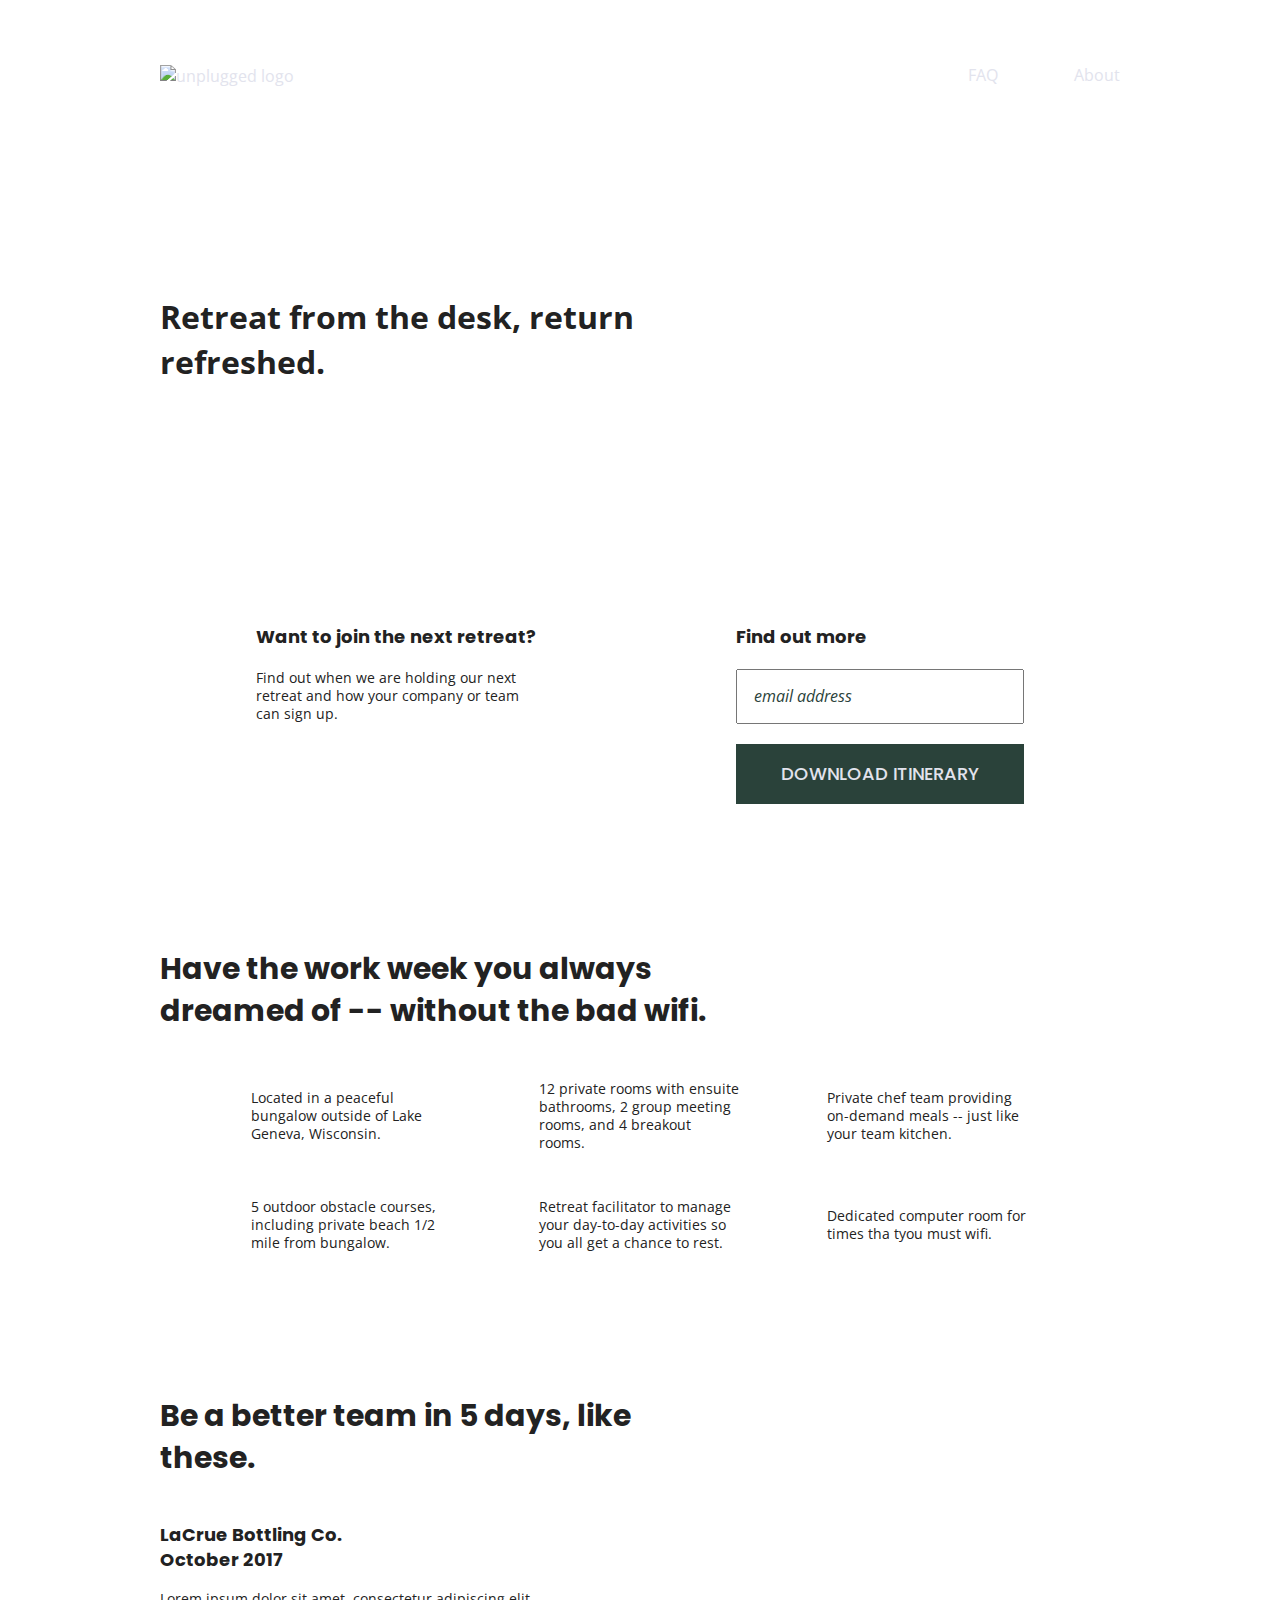
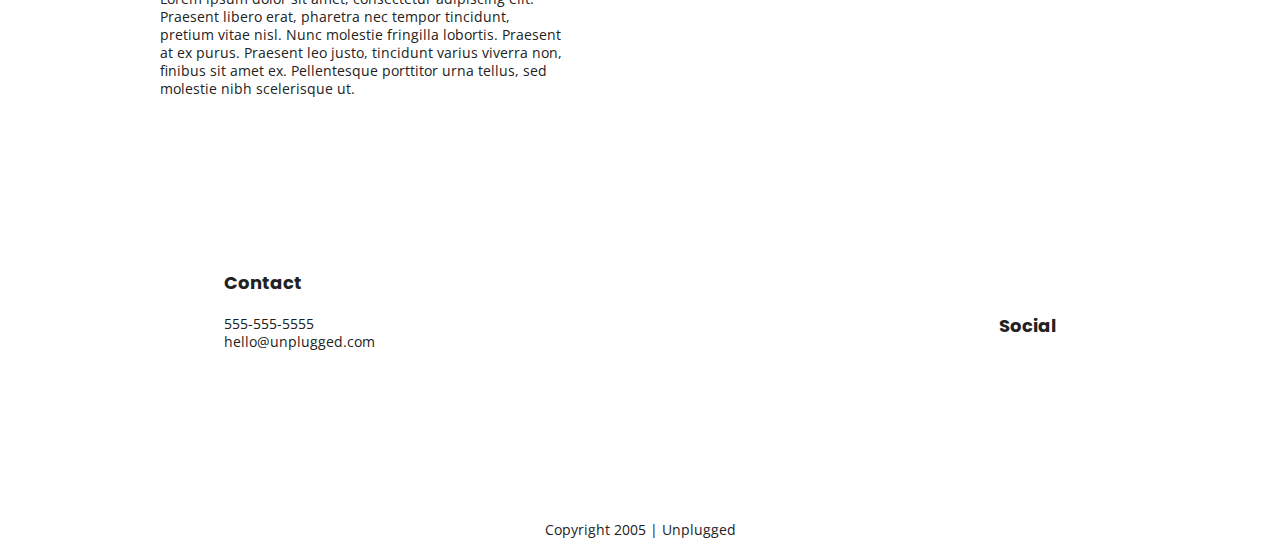
==== index.html @ af714c58 "Initial commit" ====
<!doctype html>
<html class="no-js" lang="">

<head>
  <meta charset="utf-8">
  <title>Unplugged Retreat</title>
  <meta name="description" content="">
  <meta name="viewport" content="width=device-width, initial-scale=1">

  <meta property="og:title" content="">
  <meta property="og:type" content="">
  <meta property="og:url" content="">
  <meta property="og:image" content="">

  <link rel="manifest" href="site.webmanifest">
  <link rel="apple-touch-icon" href="icon.png">
  <!-- Place favicon.ico in the root directory -->

  <link rel="stylesheet" href="css/normalize.css">
  <link rel="stylesheet" href="css/main.css">

  <meta name="theme-color" content="#fafafa">

  <!-- Google Fonts -->
  <link href="https://fonts.googleapis.com/css?family=Open+Sans:400,700|Poppins:500,700" rel="stylesheet">
</head>

<body>

  <!-- Add your site or application content here -->
  <header>
    <div class="content-wrapper">
      <a href="#"><img src="" alt="unplugged logo"></a>
      <div class="header-divider"></div>
      <nav>
        <ul>
          <li><a href="faq/index.html" target="_blank">FAQ</a></li>
          <li><a href="about/index.html" target="_blank">About</a></li>
        </ul>
      </nav>
    </div>
  </header>

  <main>

    <section class="hero-area">
      <div class="content-wrapper">
        <h1>Retreat from the desk, return refreshed.</h1>
      </div>
    </section>

    <aside>
      <div class="content-wrapper">
        <div class="form-description">
          <h3>Want to join the next retreat?</h3>
          <p>Find out when we are holding our next retreat and how your company
            or team can sign up.</p>
        </div>
        <div class ="form">
          <h3>Find out more</h3>
          <input type="text" name="name" value="email address">
          <input type="button" value="Download Itinerary">
        </div>
      </div> <!-- aside content-wrapper ends -->
    </aside>

    <section class="features">
      <div class="content-wrapper">
        <h2>Have the work week you always dreamed of -- without the bad wifi.</h2>
        <div class="features-items">
          <article>
            <p class="icon"></p>
            <p class="features-item-description">Located in a peaceful bungalow outside of Lake
              Geneva, Wisconsin.</p>
            </article>
          <article>
            <p class="icon"></p>
            <p class="features-item-description">12 private rooms with ensuite bathrooms, 2 group
              meeting rooms, and 4 breakout rooms.</p>
          </article>
          <article>
            <p class="icon"></p>
            <p class="features-item-description">Private chef team providing on-demand meals -- just
              like your team kitchen.</p>
          </article>
          <article>
            <p class="icon"></p>
            <p class="features-item-description">5 outdoor obstacle courses, including private beach
              1/2 mile from bungalow.</p>
          </article>
          <article>
            <p class="icon"></p>
            <p class="features-item-description">Retreat facilitator to manage your day-to-day activities
              so you all get a chance to rest.</p>
          </article>
          <article>
            <p class="icon"></p>
            <p class="features-item-description">Dedicated computer room for times tha tyou must wifi.</p>
          </article>
        </div>
      </div>
    </section>

    <section class="reviews">
      <div class="content-wrapper">
        <h2>Be a better team in 5 days, like these.</h2>
        <article>
          <div>
            <h3>LaCrue Bottling Co. October 2017</h3>
            <p>Lorem ipsum dolor sit amet, consectetur adipiscing elit. Praesent libero erat, pharetra nec
              tempor tincidunt, pretium vitae nisl. Nunc molestie fringilla lobortis. Praesent at ex purus.
              Praesent leo justo, tincidunt varius viverra non, finibus sit amet ex. Pellentesque porttitor
              urna tellus, sed molestie nibh scelerisque ut.
            </p>
          </div>
        </article>
      </div>
    </section>


  </main> <!--- End of main section --->

  <footer>
    <div class="content-wrapper">
      <div class="footer-content">
        <div class="contact">
          <h4>Contact</h4>
          <address>
            <p>
              555-555-5555<br>
              hello@unplugged.com
            </p>
          </address>
        </div>

        <div class="social">
          <div class="social icons">
            <h4>Social</h4>
            <p><a href="https:www.facebook.com/yoursite" target="blank"></a></p>
            <!-- other social links here -->
          </div>
        </div>
      </div> <!--footer content ends -->
    </div> <!-- footer content-wrapper ends -->

    <div class="copyright">
      <p>Copyright 2005 | Unplugged</p>
    </div>
  </footer>

  <script src="js/vendor/modernizr-3.11.2.min.js"></script>
  <script src="js/plugins.js"></script>
  <script src="js/main.js"></script>

  <!-- Google Analytics: change UA-XXXXX-Y to be your site's ID. -->
  <script>
    window.ga = function () { ga.q.push(arguments) }; ga.q = []; ga.l = +new Date;
    ga('create', 'UA-XXXXX-Y', 'auto'); ga('set', 'anonymizeIp', true); ga('set', 'transport', 'beacon'); ga('send', 'pageview')
  </script>
  <script src="https://www.google-analytics.com/analytics.js" async></script>
</body>

</html>
---- css/main.css ----
/*! HTML5 Boilerplate v8.0.0 | MIT License | https://html5boilerplate.com/ */

/* main.css 2.1.0 | MIT License | https://github.com/h5bp/main.css#readme */
/*
 * What follows is the result of much research on cross-browser styling.
 * Credit left inline and big thanks to Nicolas Gallagher, Jonathan Neal,
 * Kroc Camen, and the H5BP dev community and team.
 */

/* ==========================================================================
   Base styles: opinionated defaults
   ========================================================================== */

html {
  color: #222;
  font-size: 1em;
  line-height: 1.4;
}

/*
 * Remove text-shadow in selection highlight:
 * https://twitter.com/miketaylr/status/12228805301
 *
 * Vendor-prefixed and regular ::selection selectors cannot be combined:
 * https://stackoverflow.com/a/16982510/7133471
 *
 * Customize the background color to match your design.
 */

::-moz-selection {
  background: #b3d4fc;
  text-shadow: none;
}

::selection {
  background: #b3d4fc;
  text-shadow: none;
}

/*
 * A better looking default horizontal rule
 */

hr {
  display: block;
  height: 1px;
  border: 0;
  border-top: 1px solid #ccc;
  margin: 1em 0;
  padding: 0;
}

/*
 * Remove the gap between audio, canvas, iframes,
 * images, videos and the bottom of their containers:
 * https://github.com/h5bp/html5-boilerplate/issues/440
 */

audio,
canvas,
iframe,
img,
svg,
video {
  vertical-align: middle;
}

/*
 * Remove default fieldset styles.
 */

fieldset {
  border: 0;
  margin: 0;
  padding: 0;
}

/*
 * Allow only vertical resizing of textareas.
 */

textarea {
  resize: vertical;
}

/* ==========================================================================
   Author's custom styles
   ========================================================================== */

/* GENERAL STYLES */

html {
  font-size: 16px;
}

body {
  font-family: 'Open Sans', sans-serif;
  font-size: 1em;
  text-align: left;
}

ul,
ol {
  list-style-type: none;
}

a {
  color: #e2e3ed;
  text-decoration: none;
}

h2 {
  font-family: 'Poppins', sans-serif;
  font-size: 1.875em;
}

h3,
h4 {
  font-family: 'Poppins', sans-serif;
  margin: 20px 0;
  font-size: 1.125em;
}

p {
  font-size: .875em;
  line-height: 1.285;

}

img {

}

figure {

}

address {
  font-style: normal;
}

.content-wrapper {
   width: 90%;
   margin: 50px 0;
 }

/* ----------------------BASE HEADER-FOOTER STYLES-------------------------*/

header,
footer {
  display: flex;
  justify-content: center;
  align-items: center;
  flex-flow: row wrap;
}

/* HEADER STYLES */

header {
  margin: 15px 0;
}

header .content-wrapper {
  display: flex;
  justify-content: center;
  align-items: center;
  flex-flow: row wrap;
  margin: 0;
}

.header-divider {
  width: 100%;
  height: 1px;
  margin: 10px 0 20px 0;
}

header nav {
  display: flex;
  justify-content: space-around;
  align-items: center;
  flex-flow: row wrap;
  width: 60%;
}

header nav ul {
  display: flex;
  justify-content: space-around;
  width: 100%;
  list-style-type: none;
}

/*FOOTER STYLES*/

footer {
  flex-direction: column;
}

footer p {
  margin: 0;
}

footer .content-wrapper {
  width: 55%;
  margin: 50px 0;
}

footer .contact {
  margin-bottom: 50px;
}

footer .social-icons {
  display: flex;
  justify-content: space-around;
  align-items: center;
}

footer .social p {
  display: flex;
  justify-content: center;
  align-items: center;
}

footer .copyright {
  margin: 20px 0;
}

/* ----------------------MOBILE STYLES - HOMEPAGE-------------------------*/


/* HERO AREA */

.hero-area {
  display: flex;
  justify-content: center;
  flex-flow: row wrap;
}

.hero-area h1 {
  margin: 45px 0;
}

/* ASIDE */

aside {
  display: flex;
  justify-content: center;
  flex-flow: row wrap;
  margin: 24px 0;
}

aside .form {
  margin-top: 30px;
}

input[type=text] {
  box-sizing: border-box;
  width: 100%;
  color: #2a423a;
  font-style: italic;
  padding: 1em;
}

input[type=button] {
  width: 100%;
  padding: 20px 0;
  margin-top: 20px;
  background-color: #2a423a;
  font-family: 'Poppins', Helvetica, Arial, sans-serif;
  font-weight: 500;
  font-size: 1.125em;
  color: #e2e3ed;
  border: none;
  text-align: center;
  text-transform: uppercase;
}

/* FEATURES */

.features {
  display: flex;
  justify-content: center;
  flex-flow: row wrap;
}

.features .content-wrapper {
  margin: 45px 0;
}

.features-items {
  display: flex;
  justify-content: center;
  flex-flow: row wrap;
}

.features article {
  width: 58%;
  margin: 23px 0;
}

.features .features-items {
  display: flex;
  justify-content: center;
  align-items: center;
  flex-flow: row wrap;
}

.features p {
  margin: 0;
}

/* REVIEWS */

.reviews {
  display: flex;
  justify-content: center;
  flex-flow: row wrap;
}

.reviews .content-wrapper {
  margin: 50px 0 38px 0;
}

.reviews h3 {
  width: 50%;
  margin: 18px 0;
}



/* ----------------------MOBILE STYLES - ABOUT-------------------------*/

.mission {
  display: flex;
  justify-content: center;
  align-items: center;
  flex-flow: row wrap;
}

.mission-content p {
  width: 100%;
}

.contact-section {
  display: flex;
  justify-content: center;
  align-items: center;
  flex-flow: row wrap;
}

.contact-content p {
  margin: 0;
}

/* ----------------------MOBILE STYLES - FAQ-------------------------*/

.faq {
  display: flex;
  justify-content: center;
  flex-flow: row wrap;
}

.faq .content-wrapper {
  display: flex;
  justify-content: center;
  align-items: center;
  flex-flow: row wrap;
  width: 88%;
  margin: 50px 0 0 0;
}

.faq h2 {
  margin-bottom: 40px;
}

.faq-content {
  margin-bottom: 50px;
}

/* ==========================================================================
   Helper classes
   ========================================================================== */

/*
 * Hide visually and from screen readers
 */

.hidden,
[hidden] {
  display: none !important;
}

/*
 * Hide only visually, but have it available for screen readers:
 * https://snook.ca/archives/html_and_css/hiding-content-for-accessibility
 *
 * 1. For long content, line feeds are not interpreted as spaces and small width
 *    causes content to wrap 1 word per line:
 *    https://medium.com/@jessebeach/beware-smushed-off-screen-accessible-text-5952a4c2cbfe
 */

.sr-only {
  border: 0;
  clip: rect(0, 0, 0, 0);
  height: 1px;
  margin: -1px;
  overflow: hidden;
  padding: 0;
  position: absolute;
  white-space: nowrap;
  width: 1px;
  /* 1 */
}

/*
 * Extends the .sr-only class to allow the element
 * to be focusable when navigated to via the keyboard:
 * https://www.drupal.org/node/897638
 */

.sr-only.focusable:active,
.sr-only.focusable:focus {
  clip: auto;
  height: auto;
  margin: 0;
  overflow: visible;
  position: static;
  white-space: inherit;
  width: auto;
}

/*
 * Hide visually and from screen readers, but maintain layout
 */

.invisible {
  visibility: hidden;
}

/*
 * Clearfix: contain floats
 *
 * For modern browsers
 * 1. The space content is one way to avoid an Opera bug when the
 *    `contenteditable` attribute is included anywhere else in the document.
 *    Otherwise it causes space to appear at the top and bottom of elements
 *    that receive the `clearfix` class.
 * 2. The use of `table` rather than `block` is only necessary if using
 *    `:before` to contain the top-margins of child elements.
 */

.clearfix::before,
.clearfix::after {
  content: " ";
  display: table;
}

.clearfix::after {
  clear: both;
}

/* ==========================================================================
   EXAMPLE Media Queries for Responsive Design.
   These examples override the primary ('mobile first') styles.
   Modify as content requires.
   ========================================================================== */

/* ======================= TABLET STYLES ====================================*/
@media only screen and (min-width: 768px) {

  /* GENERAL STYLES */
    .content-wrapper {
      max-width: 640px;
      margin: 100px 0;
    }

  /* HEADER */
    header {
      justify-content: space-around;
      padding: 33px 0;
    }

    header .content-wrapper {
      width: 100%;
      justify-content: space-between;
    }

    header nav {
      width: 20%;
    }

    header nav ul {
      justify-content: space-between;
    }

    .header-divider {
      display: none;
    }

  /* HOMEPAGE STYLES */

  /* HERO AREA */


  /* ASIDE */

    aside .content-wrapper {
      display: flex;
      justify-content: space-between;
      flex-flow: row wrap;
      margin: 50px 0;
    }

    aside .form-description,
    aside .form {
      width: 40%;
      margin: 0;
    }

  /* FEATURES */

    .features article {
      display: flex;
      justify-content: center;
      align-items: center;
      flex-flow: row wrap;
      flex-basis: 50%;
    }

    .features .features-item-description {
      width: 50%;
    }

  /* REVIEWS */

    .reviews .content-wrapper {
      display: flex;
      justify-content: space-between;
      flex-flow: row wrap;
    }

    .reviews h2 {
      width: 50%;
    }

    .reviews article div {
      width: 49%;
    }

  /* FOOTER */

    footer .content-wrapper {
      width: 65%;
      margin: 100px 0;
    }

    .footer-content {
      display: flex;
      justify-content: space-between;
      align-items: center;
    }

    footer .copyright {
      width: 100%;
      display: flex;
      justify-content: center;
    }
    }

  /* ------------------------ ABOUT PAGE -----------------------*/

    .mission-content {
      display: flex;
      justify-content: space-between;
      align-items: center;
      padding-top: 20px;
    }

    .mission-content p{
      width: 45%;
    }

    .contact-section .content-wrapper h2 {
      width: 80%;
    }

    .contact-content {
      display: flex;
      justify-content: space-between;
      align-items: flex-start;
    }

  /* ------------------------ FAQ PAGE -----------------------*/

    .faq .content-wrapper {
      justify-content: space-between;
    }

    .faq-content {
      flex-basis: 40%;
    }

    .faq h2 {
      width: 100%;
    }

/* ======================= DESKTOP STYLES ====================================*/
@media only screen and (min-width: 1200px) {

  /* GENERAL STYLES */
    .content-wrapper {
      max-width: 960px;
    }

  /* HERO */
    .hero-area h1 {
      width: 60%;
    }

  /* ASIDE */
    aside .content-wrapper {
      justify-content: space-around;
    }

    aside .content-wrapper .form-description,
    aside .content-wrapper .form {
      width: 30%;
    }

  /* FEATURES */

    .features h2 {
      width: 60%;
    }

    .features article {
      flex-basis: 30%;
    }

    .features .features-item-description {
      width: 70%;
    }

  /* REVIEWS */
    .reviews article div {
      width: 42%;
    }

/* ------------------------ ABOUT PAGE -----------------------*/

  .mission h2,
  .contact-section .content-wrapper h2 {
    width: 95%;
  }

/* ------------------------ FAQ PAGE -----------------------*/

    .faq h2 {
      width: 100%;
    }


@media print,
  (-webkit-min-device-pixel-ratio: 1.25),
  (min-resolution: 1.25dppx),
  (min-resolution: 120dpi) {
  /* Style adjustments for high resolution devices */
}

/* ==========================================================================
   Print styles.
   Inlined to avoid the additional HTTP request:
   https://www.phpied.com/delay-loading-your-print-css/
   ========================================================================== */

@media print {
  *,
  *::before,
  *::after {
    background: #fff !important;
    color: #000 !important;
    /* Black prints faster */
    box-shadow: none !important;
    text-shadow: none !important;
  }

  a,
  a:visited {
    text-decoration: underline;
  }

  a[href]::after {
    content: " (" attr(href) ")";
  }

  abbr[title]::after {
    content: " (" attr(title) ")";
  }

  /*
   * Don't show links that are fragment identifiers,
   * or use the `javascript:` pseudo protocol
   */
  a[href^="#"]::after,
  a[href^="javascript:"]::after {
    content: "";
  }

  pre {
    white-space: pre-wrap !important;
  }

  pre,
  blockquote {
    border: 1px solid #999;
    page-break-inside: avoid;
  }

  /*
   * Printing Tables:
   * https://web.archive.org/web/20180815150934/http://css-discuss.incutio.com/wiki/Printing_Tables
   */
  thead {
    display: table-header-group;
  }

  tr,
  img {
    page-break-inside: avoid;
  }

  p,
  h2,
  h3 {
    orphans: 3;
    widows: 3;
  }

  h2,
  h3 {
    page-break-after: avoid;
  }
}
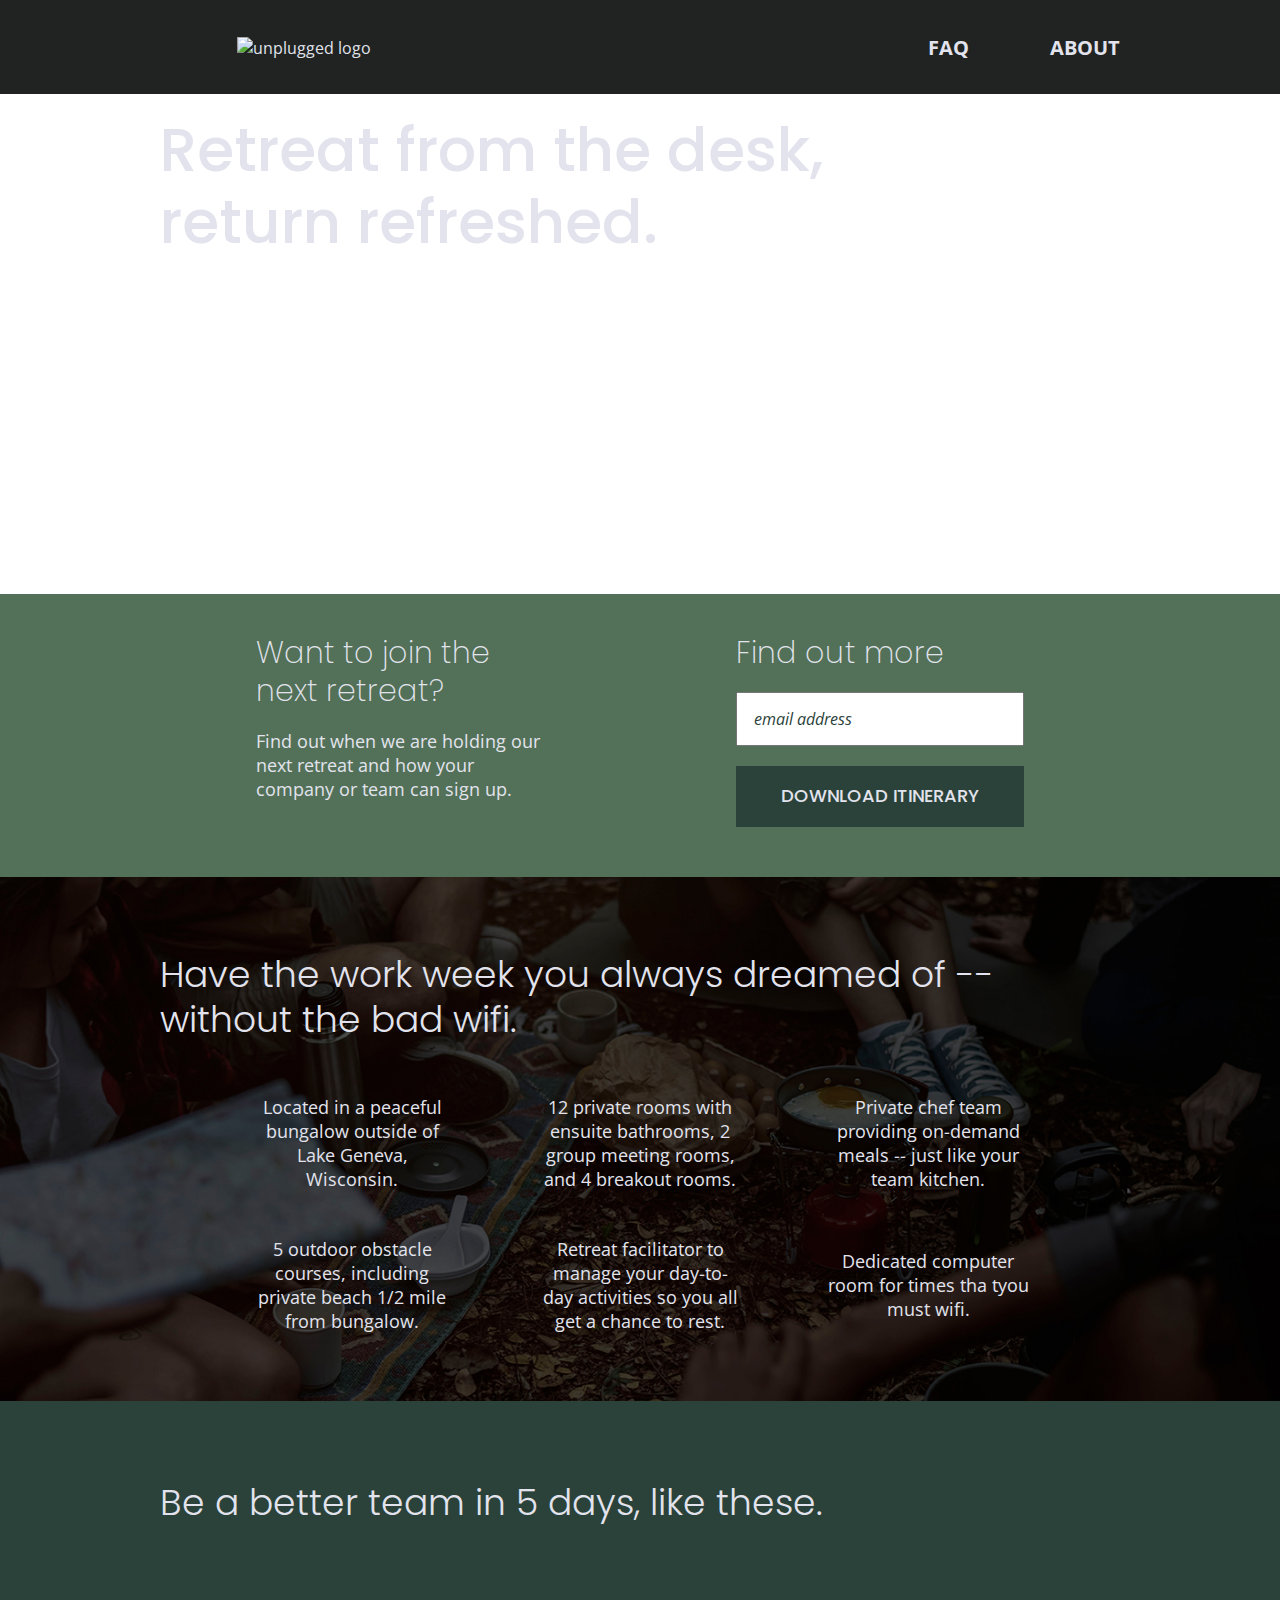
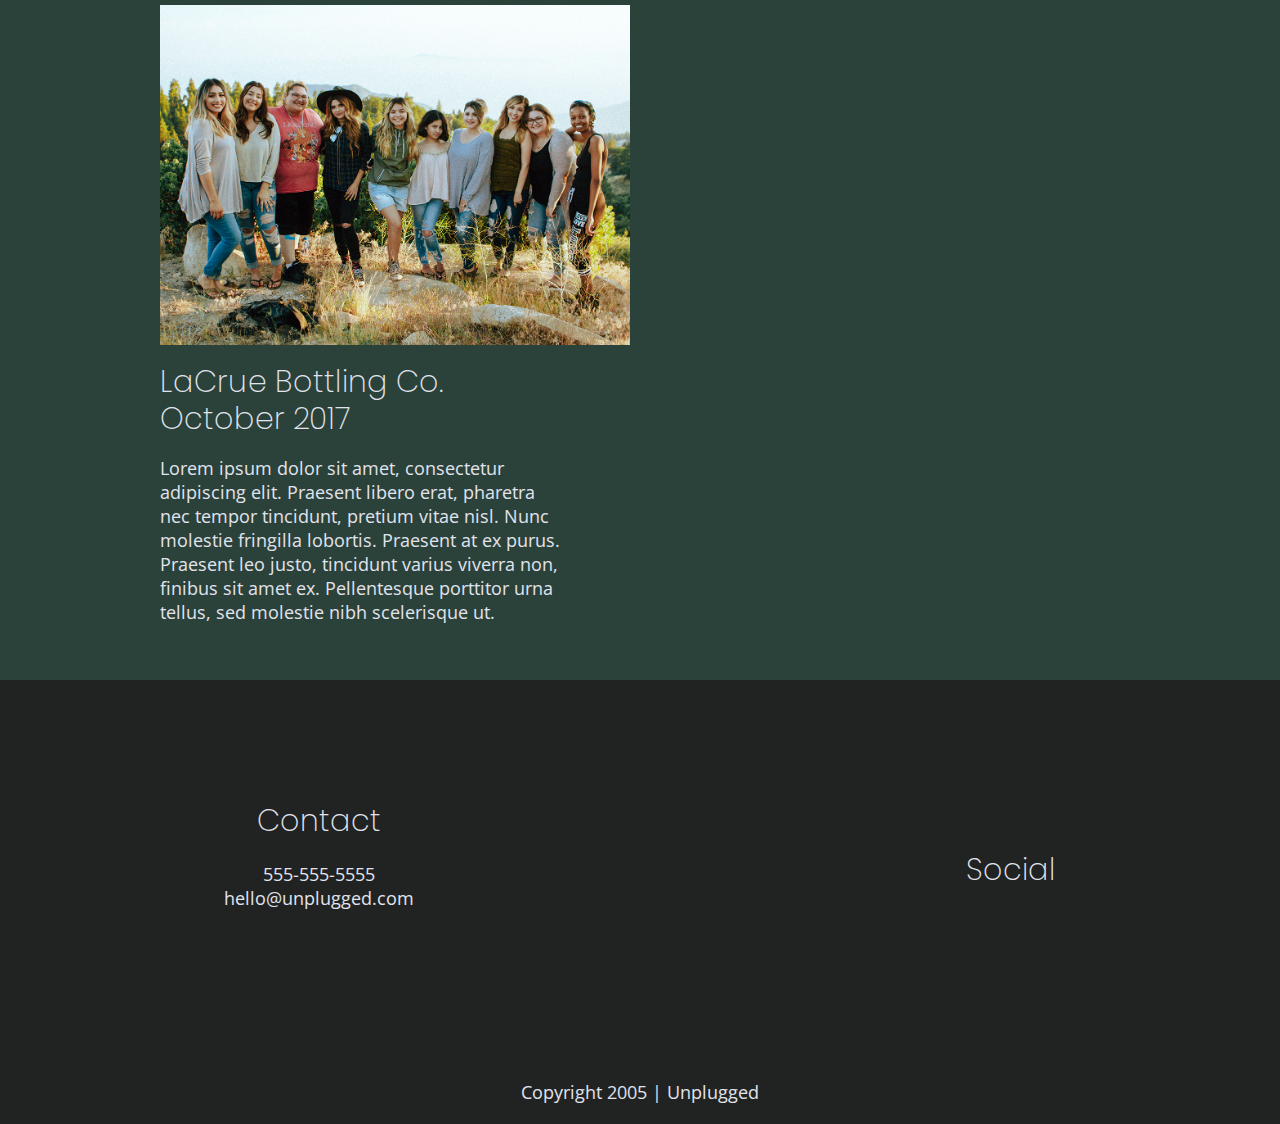
==== commit 17d0b09a: "Added photos and adjusted styles" ====
--- a/index.html
+++ b/index.html
@@ -30,7 +30,11 @@
   <!-- Add your site or application content here -->
   <header>
     <div class="content-wrapper">
-      <a href="#"><img src="" alt="unplugged logo"></a>
+      <figure>
+        <a href="#">
+          <img src="assets/unpluggedlogo.png" alt="unplugged logo">
+        </a>
+      </figure>
       <div class="header-divider"></div>
       <nav>
         <ul>
@@ -104,6 +108,11 @@
     <section class="reviews">
       <div class="content-wrapper">
         <h2>Be a better team in 5 days, like these.</h2>
+        <figure>
+          <a href="">
+            <img src="img/retreat-review.jpg" alt="retreat-reviews">
+          </a>
+        </figure>
         <article>
           <div>
             <h3>LaCrue Bottling Co. October 2017</h3>
--- a/css/main.css
+++ b/css/main.css
@@ -91,6 +91,7 @@
 
 html {
   font-size: 16px;
+  color: #e2e3ed;
 }
 
 body {
@@ -112,6 +113,8 @@
 h2 {
   font-family: 'Poppins', sans-serif;
   font-size: 1.875em;
+  font-weight: 300;
+  line-height: 1.2;
 }
 
 h3,
@@ -119,20 +122,20 @@
   font-family: 'Poppins', sans-serif;
   margin: 20px 0;
   font-size: 1.125em;
+  font-weight: 200;
 }
 
 p {
   font-size: .875em;
   line-height: 1.285;
-
 }
 
 img {
-
+  width: 100%;
 }
 
 figure {
-
+  margin: 0;
 }
 
 address {
@@ -152,12 +155,13 @@
   justify-content: center;
   align-items: center;
   flex-flow: row wrap;
+  background-color: #202322;
 }
 
 /* HEADER STYLES */
 
 header {
-  margin: 15px 0;
+  padding: 15px 0;
 }
 
 header .content-wrapper {
@@ -168,7 +172,16 @@
   margin: 0;
 }
 
+header figure {
+  width: 60%;
+  display: flex;
+  justify-content: center;
+  align-items: center;
+  flex-flow: row wrap;
+}
+
 .header-divider {
+  background: #3a3a3a;
   width: 100%;
   height: 1px;
   margin: 10px 0 20px 0;
@@ -179,6 +192,9 @@
   justify-content: space-around;
   align-items: center;
   flex-flow: row wrap;
+  font-size: 1.125em;
+  font-weight: 700;
+  text-transform: uppercase;
   width: 60%;
 }
 
@@ -189,10 +205,15 @@
   list-style-type: none;
 }
 
+header nav ul li {
+  font-size: 1.125em;
+}
+
 /*FOOTER STYLES*/
 
 footer {
   flex-direction: column;
+  text-align: center;
 }
 
 footer p {
@@ -214,7 +235,7 @@
   align-items: center;
 }
 
-footer .social p {
+footer .social-icons p {
   display: flex;
   justify-content: center;
   align-items: center;
@@ -230,13 +251,22 @@
 /* HERO AREA */
 
 .hero-area {
-  display: flex;
-  justify-content: center;
-  flex-flow: row wrap;
+  background: url(../img/hero-image.jpg);
+  background-size: cover;
+  background-position: center;
+  display: flex;
+  justify-content: center;
+  min-height: 500px;
+  flex-flow: row wrap;
+  margin: 0;
 }
 
 .hero-area h1 {
-  margin: 45px 0;
+  font-size: 2.25em;
+  font-family: 'Poppins', Helvetica, Arial, sans-serif;
+  font-weight: 500;
+  line-height: 1.2;
+  margin: 0;
 }
 
 /* ASIDE */
@@ -244,8 +274,17 @@
 aside {
   display: flex;
   justify-content: center;
-  flex-flow: row wrap;
-  margin: 24px 0;
+  align-items: center;
+  flex-flow: row wrap;
+  background-color: #527158;
+}
+
+aside .content-wrapper {
+  margin-top: 24px;
+}
+
+aside p {
+  margin: 0;
 }
 
 aside .form {
@@ -277,6 +316,9 @@
 /* FEATURES */
 
 .features {
+  background: url(../img/camping.jpg);
+  background-size: cover;
+  background-position: center;
   display: flex;
   justify-content: center;
   flex-flow: row wrap;
@@ -305,6 +347,7 @@
 }
 
 .features p {
+  text-align: center;
   margin: 0;
 }
 
@@ -314,6 +357,7 @@
   display: flex;
   justify-content: center;
   flex-flow: row wrap;
+  background-color: #2a423a;
 }
 
 .reviews .content-wrapper {
@@ -334,6 +378,7 @@
   justify-content: center;
   align-items: center;
   flex-flow: row wrap;
+  background-color: #527158;
 }
 
 .mission-content p {
@@ -345,35 +390,51 @@
   justify-content: center;
   align-items: center;
   flex-flow: row wrap;
+  background-color: #2a423a;
+}
+
+.contact-content {
+  display: flex;
+  flex-direction: column;
 }
 
 .contact-content p {
   margin: 0;
 }
 
+.contact-section h2 {
+  margin: 0;
+}
+
 /* ----------------------MOBILE STYLES - FAQ-------------------------*/
 
 .faq {
   display: flex;
   justify-content: center;
-  flex-flow: row wrap;
+  align-items: center;
+  flex-flow: row wrap;
+  background-color: #527158;
 }
 
 .faq .content-wrapper {
   display: flex;
-  justify-content: center;
-  align-items: center;
-  flex-flow: row wrap;
-  width: 88%;
+  flex-direction: column;
+  justify-content: center;
+  align-items: center;
   margin: 50px 0 0 0;
 }
 
 .faq h2 {
   margin-bottom: 40px;
+  line-height: 1;
 }
 
 .faq-content {
-  margin-bottom: 50px;
+  margin-bottom: 16px;
+}
+
+.faq-content h4 {
+  line-height: 1.333;
 }
 
 /* ==========================================================================
@@ -473,6 +534,16 @@
       margin: 100px 0;
     }
 
+    h2 {
+      font-size: 2.25em;
+      line-height: 1.25;
+    }
+
+    h3 {
+      font-size: 1.5em;
+      line-height: 1.25;
+    }
+
   /* HEADER */
     header {
       justify-content: space-around;
@@ -484,12 +555,17 @@
       justify-content: space-between;
     }
 
+    header figure {
+      width: 30%;
+    }
+
     header nav {
       width: 20%;
     }
 
     header nav ul {
       justify-content: space-between;
+      padding-left: 0;
     }
 
     .header-divider {
@@ -532,18 +608,22 @@
 
   /* REVIEWS */
 
-    .reviews .content-wrapper {
+    .reviews article {
       display: flex;
       justify-content: space-between;
-      flex-flow: row wrap;
     }
 
     .reviews h2 {
-      width: 50%;
-    }
-
+      width: 85%;
+    }
+
+    .reviews figure,
     .reviews article div {
       width: 49%;
+    }
+
+    .reviews h3 {
+      width: 75%;
     }
 
   /* FOOTER */
@@ -571,27 +651,35 @@
     .mission-content {
       display: flex;
       justify-content: space-between;
-      align-items: center;
-      padding-top: 20px;
-    }
-
-    .mission-content p{
+      align-items: flex-start;
+    }
+
+    .mission-content p {
       width: 45%;
     }
 
+    .mission h2,
     .contact-section .content-wrapper h2 {
       width: 80%;
+      font-size: 3em;
     }
 
     .contact-content {
       display: flex;
+      flex-flow: row;
       justify-content: space-between;
       align-items: flex-start;
     }
 
+    .contact-content h4 {
+      font-size: 1.875em;
+    }
+
   /* ------------------------ FAQ PAGE -----------------------*/
 
     .faq .content-wrapper {
+      flex-direction: row;
+      flex-flow: row wrap;
       justify-content: space-between;
     }
 
@@ -611,14 +699,38 @@
       max-width: 960px;
     }
 
+    header {
+      padding: 15px 0;
+    }
+
+    h2 {
+      font-size: 2.25em;
+    }
+
+    h3,
+    h4 {
+      font-size: 1.875em;
+    }
+
+    p {
+      font-size: 1.125em;
+      line-height: 1.333;
+    }
+
   /* HERO */
+    .hero-area .content-wrapper {
+      margin-top: 20px;
+    }
+
     .hero-area h1 {
-      width: 60%;
+      font-size: 3.75em;
+      width: 80%;
     }
 
   /* ASIDE */
     aside .content-wrapper {
       justify-content: space-around;
+      margin-top: 20px;
     }
 
     aside .content-wrapper .form-description,
@@ -626,10 +738,14 @@
       width: 30%;
     }
 
+    .form-description p {
+      font-size: 1.125em;
+    }
+
   /* FEATURES */
 
     .features h2 {
-      width: 60%;
+      width: 90%;
     }
 
     .features article {
@@ -645,6 +761,14 @@
       width: 42%;
     }
 
+    .reviews h2 {
+      padding-bottom: 50px;
+    }
+
+    footer h4 {
+      font-size: 1.875em;
+    }
+
 /* ------------------------ ABOUT PAGE -----------------------*/
 
   .mission h2,
@@ -656,6 +780,13 @@
 
     .faq h2 {
       width: 100%;
+      font-size: 3em;
+    }
+
+    .faq h4,
+    .faq p {
+      font-size: 1.125em;
+      line-height: 1;
     }
 
 
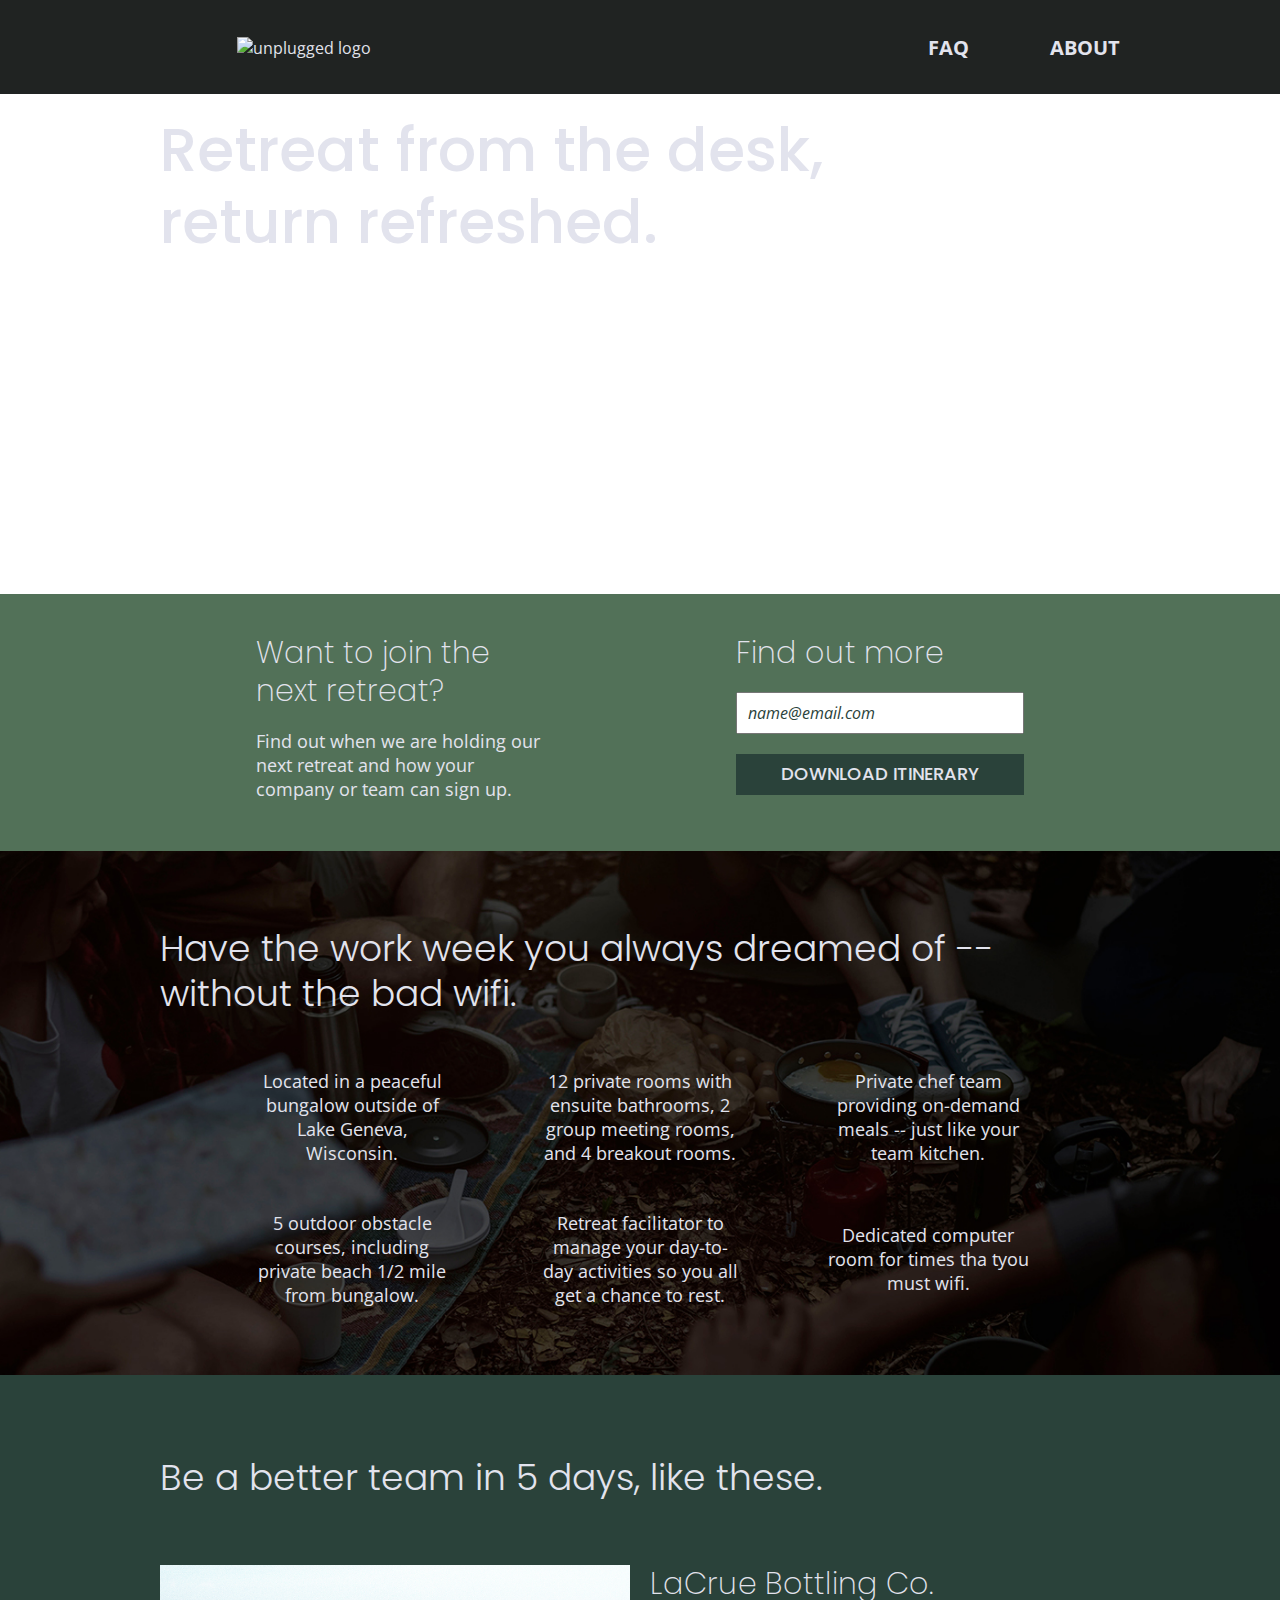
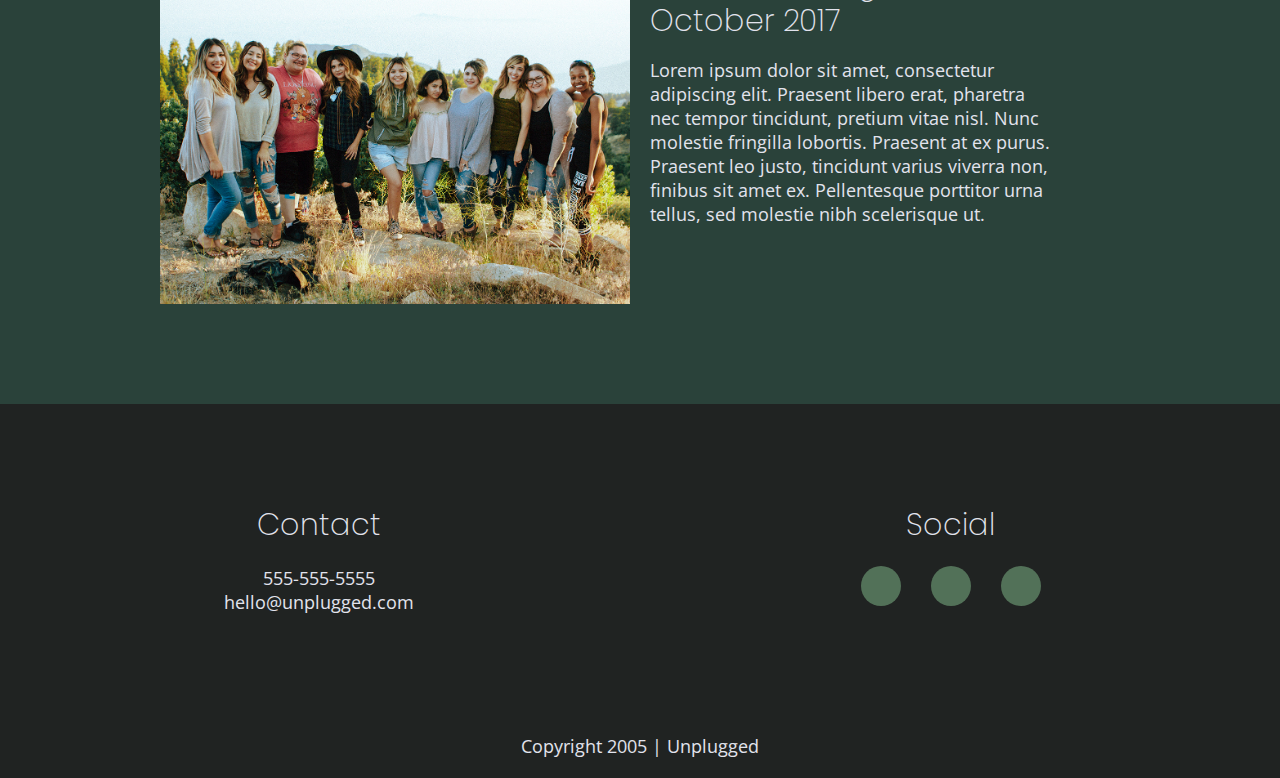
==== commit 277a759f: "Added icons and made other style tweaks to match photoshop design file" ====
--- a/index.html
+++ b/index.html
@@ -21,6 +21,8 @@
 
   <meta name="theme-color" content="#fafafa">
 
+  <!-- Font awesome -->
+  <link rel="stylesheet" href="https://use.fontawesome.com/releases/v5.5.0/css/all.css" integrity="sha384-B4dIYHKNBt8Bc12p+WXckhzcICo0wtJAoU8YZTY5qE0Id1GSseTk6S+L3BlXeVIU" crossorigin="anonymous">
   <!-- Google Fonts -->
   <link href="https://fonts.googleapis.com/css?family=Open+Sans:400,700|Poppins:500,700" rel="stylesheet">
 </head>
@@ -62,7 +64,7 @@
         </div>
         <div class ="form">
           <h3>Find out more</h3>
-          <input type="text" name="name" value="email address">
+          <input type="text" name="name" value="name@email.com">
           <input type="button" value="Download Itinerary">
         </div>
       </div> <!-- aside content-wrapper ends -->
@@ -73,32 +75,44 @@
         <h2>Have the work week you always dreamed of -- without the bad wifi.</h2>
         <div class="features-items">
           <article>
-            <p class="icon"></p>
+            <p class="icon">
+              <i class="fas fa-campground"></i>
+            </p>
             <p class="features-item-description">Located in a peaceful bungalow outside of Lake
               Geneva, Wisconsin.</p>
             </article>
           <article>
-            <p class="icon"></p>
+            <p class="icon">
+              <i class="fas fa-bed"></i>
+            </p>
             <p class="features-item-description">12 private rooms with ensuite bathrooms, 2 group
               meeting rooms, and 4 breakout rooms.</p>
           </article>
           <article>
-            <p class="icon"></p>
+            <p class="icon">
+              <i class="fas fa-utensils"></i>
+            </p>
             <p class="features-item-description">Private chef team providing on-demand meals -- just
               like your team kitchen.</p>
           </article>
           <article>
-            <p class="icon"></p>
+            <p class="icon">
+              <i class="fas fa-shoe-prints"></i>
+            </p>
             <p class="features-item-description">5 outdoor obstacle courses, including private beach
               1/2 mile from bungalow.</p>
           </article>
           <article>
-            <p class="icon"></p>
+            <p class="icon">
+              <i class="fas fa-smile"></i>
+            </p>
             <p class="features-item-description">Retreat facilitator to manage your day-to-day activities
               so you all get a chance to rest.</p>
           </article>
           <article>
-            <p class="icon"></p>
+            <p class="icon">
+              <i class="fas fa-wifi"></i>
+            </p>
             <p class="features-item-description">Dedicated computer room for times tha tyou must wifi.</p>
           </article>
         </div>
@@ -108,21 +122,23 @@
     <section class="reviews">
       <div class="content-wrapper">
         <h2>Be a better team in 5 days, like these.</h2>
-        <figure>
-          <a href="">
-            <img src="img/retreat-review.jpg" alt="retreat-reviews">
-          </a>
-        </figure>
-        <article>
-          <div>
-            <h3>LaCrue Bottling Co. October 2017</h3>
-            <p>Lorem ipsum dolor sit amet, consectetur adipiscing elit. Praesent libero erat, pharetra nec
-              tempor tincidunt, pretium vitae nisl. Nunc molestie fringilla lobortis. Praesent at ex purus.
-              Praesent leo justo, tincidunt varius viverra non, finibus sit amet ex. Pellentesque porttitor
-              urna tellus, sed molestie nibh scelerisque ut.
-            </p>
-          </div>
-        </article>
+        <div class="review-content">
+          <figure>
+            <a href="">
+              <img src="img/retreat-review.jpg" alt="retreat-reviews">
+            </a>
+          </figure>
+          <article>
+            <div>
+              <h3>LaCrue Bottling Co. October 2017</h3>
+              <p>Lorem ipsum dolor sit amet, consectetur adipiscing elit. Praesent libero erat, pharetra nec
+                tempor tincidunt, pretium vitae nisl. Nunc molestie fringilla lobortis. Praesent at ex purus.
+                Praesent leo justo, tincidunt varius viverra non, finibus sit amet ex. Pellentesque porttitor
+                urna tellus, sed molestie nibh scelerisque ut.
+              </p>
+            </div>
+          </article>
+        </div>
       </div>
     </section>
 
@@ -143,9 +159,17 @@
         </div>
 
         <div class="social">
-          <div class="social icons">
+          <div class="social-icons">
             <h4>Social</h4>
-            <p><a href="https:www.facebook.com/yoursite" target="blank"></a></p>
+            <p><a href="https://www.facebook.com/" target="blank"></a>
+              <i class="fab fa-facebook"></i>
+            </p>
+            <p><a href="https://twitter.com/" target="blank"></a>
+              <i class="fab fa-twitter"></i>
+            </p>
+            <p><a href="https://www.instagram.com/" target="blank"></a>
+              <i class="fab fa-instagram"></i>
+            </p>
             <!-- other social links here -->
           </div>
         </div>
--- a/css/main.css
+++ b/css/main.css
@@ -233,9 +233,25 @@
   display: flex;
   justify-content: space-around;
   align-items: center;
+  flex-flow: row wrap;
+}
+
+footer .social-icons h4 {
+  width: 100%;
 }
 
 footer .social-icons p {
+  display: flex;
+  justify-content: center;
+  align-items: center;
+}
+
+footer .social-icons i {
+  font-size: 2em;
+  background-color: #527158;
+  border-radius: 50%;
+  width: 40px;
+  height: 40px;
   display: flex;
   justify-content: center;
   align-items: center;
@@ -296,12 +312,12 @@
   width: 100%;
   color: #2a423a;
   font-style: italic;
-  padding: 1em;
+  padding: .625em;
 }
 
 input[type=button] {
   width: 100%;
-  padding: 20px 0;
+  padding: 10px 0;
   margin-top: 20px;
   background-color: #2a423a;
   font-family: 'Poppins', Helvetica, Arial, sans-serif;
@@ -334,6 +350,11 @@
   flex-flow: row wrap;
 }
 
+.features i {
+  font-size: 3.75em;
+  padding-bottom: 40px;
+}
+
 .features article {
   width: 58%;
   margin: 23px 0;
@@ -361,7 +382,7 @@
 }
 
 .reviews .content-wrapper {
-  margin: 50px 0 38px 0;
+  margin: 50px 0;
 }
 
 .reviews h3 {
@@ -385,17 +406,28 @@
   width: 100%;
 }
 
+.map figure {
+  width: 100%;
+  height: 0;
+  padding-bottom: 125%;
+  overflow: hidden;
+  position: relative;
+}
+
+.map iframe {
+  width: 100%;
+  height: 100%;
+  position: absolute;
+  top: 0;
+  left: 0;
+}
+
 .contact-section {
   display: flex;
   justify-content: center;
   align-items: center;
   flex-flow: row wrap;
   background-color: #2a423a;
-}
-
-.contact-content {
-  display: flex;
-  flex-direction: column;
 }
 
 .contact-content p {
@@ -547,7 +579,6 @@
   /* HEADER */
     header {
       justify-content: space-around;
-      padding: 33px 0;
     }
 
     header .content-wrapper {
@@ -575,6 +606,10 @@
   /* HOMEPAGE STYLES */
 
   /* HERO AREA */
+
+    .hero-area h1 {
+      font-size: 3em;
+    }
 
 
   /* ASIDE */
@@ -583,12 +618,12 @@
       display: flex;
       justify-content: space-between;
       flex-flow: row wrap;
-      margin: 50px 0;
+      margin: 30px 0 50px 0;
     }
 
     aside .form-description,
     aside .form {
-      width: 40%;
+      width: 43%;
       margin: 0;
     }
 
@@ -602,11 +637,28 @@
       flex-basis: 50%;
     }
 
+    .features article .icon {
+      width: 100%;
+    }
+
+    .features article i {
+      font-size: 5em;
+    }
+
     .features .features-item-description {
-      width: 50%;
+      width: 60%;
     }
 
   /* REVIEWS */
+
+  .reviews {
+    padding-bottom: 50px;
+  }
+
+  .reviews .review-content {
+    display: flex;
+    justify-content: space-between;
+  }
 
     .reviews article {
       display: flex;
@@ -615,28 +667,30 @@
 
     .reviews h2 {
       width: 85%;
+      margin-bottom: 15px;
     }
 
     .reviews figure,
-    .reviews article div {
+    .reviews article {
       width: 49%;
     }
 
     .reviews h3 {
       width: 75%;
+      margin: 0;
     }
 
   /* FOOTER */
 
     footer .content-wrapper {
       width: 65%;
-      margin: 100px 0;
+      margin: 80px 0 50px 0;
     }
 
     .footer-content {
       display: flex;
       justify-content: space-between;
-      align-items: center;
+      align-items: flex-start;
     }
 
     footer .copyright {
@@ -644,6 +698,15 @@
       display: flex;
       justify-content: center;
     }
+
+    footer h4 {
+      font-size: 1.5em;
+    }
+
+    footer .social-icons i {
+      font-size: 3em;
+      width: 40px;
+      height: 40px;
     }
 
   /* ------------------------ ABOUT PAGE -----------------------*/
@@ -660,8 +723,15 @@
 
     .mission h2,
     .contact-section .content-wrapper h2 {
-      width: 80%;
-      font-size: 3em;
+      font-size: 2.75em;
+    }
+
+    .map figure {
+      width: 100%;
+      height: 0;
+      padding-bottom: 50%;
+      overflow: hidden;
+      position: relative;
     }
 
     .contact-content {
@@ -675,6 +745,12 @@
       font-size: 1.875em;
     }
 
+    footer .social-icons i {
+      font-size: 1em;
+      width: 40px;
+      height: 40px;
+    }
+
   /* ------------------------ FAQ PAGE -----------------------*/
 
     .faq .content-wrapper {
@@ -684,12 +760,25 @@
     }
 
     .faq-content {
-      flex-basis: 40%;
+      flex-basis: 45%;
     }
 
     .faq h2 {
       width: 100%;
     }
+
+    .faq h4,
+    .faq p {
+      font-size: .875em;
+      line-height: 1.125;
+    }
+
+    footer .social-icons i {
+      font-size: 1em;
+      width: 40px;
+      height: 40px;
+    }
+  }
 
 /* ======================= DESKTOP STYLES ====================================*/
 @media only screen and (min-width: 1200px) {
@@ -748,6 +837,10 @@
       width: 90%;
     }
 
+    .features i {
+      margin-top: 25px;
+    }
+
     .features article {
       flex-basis: 30%;
     }
@@ -757,7 +850,15 @@
     }
 
   /* REVIEWS */
-    .reviews article div {
+    .reviews .review-content {
+      justify-content: flex-start;
+    }
+
+    .reviews figure {
+      padding-right: 20px;
+    }
+
+    .reviews article {
       width: 42%;
     }
 
@@ -769,12 +870,24 @@
       font-size: 1.875em;
     }
 
+    footer .social-icons i {
+      font-size: 1em;
+      width: 40px;
+      height: 40px;
+    }
+
 /* ------------------------ ABOUT PAGE -----------------------*/
 
-  .mission h2,
-  .contact-section .content-wrapper h2 {
-    width: 95%;
-  }
+    .mission h2,
+    .contact-section .content-wrapper h2 {
+      width: 95%;
+    }
+
+    footer .social-icons i {
+      font-size: 1em;
+      width: 40px;
+      height: 40px;
+    }
 
 /* ------------------------ FAQ PAGE -----------------------*/
 
@@ -787,6 +900,12 @@
     .faq p {
       font-size: 1.125em;
       line-height: 1;
+    }
+
+    footer .social-icons i {
+      font-size: 1em;
+      width: 40px;
+      height: 40px;
     }
 
 
